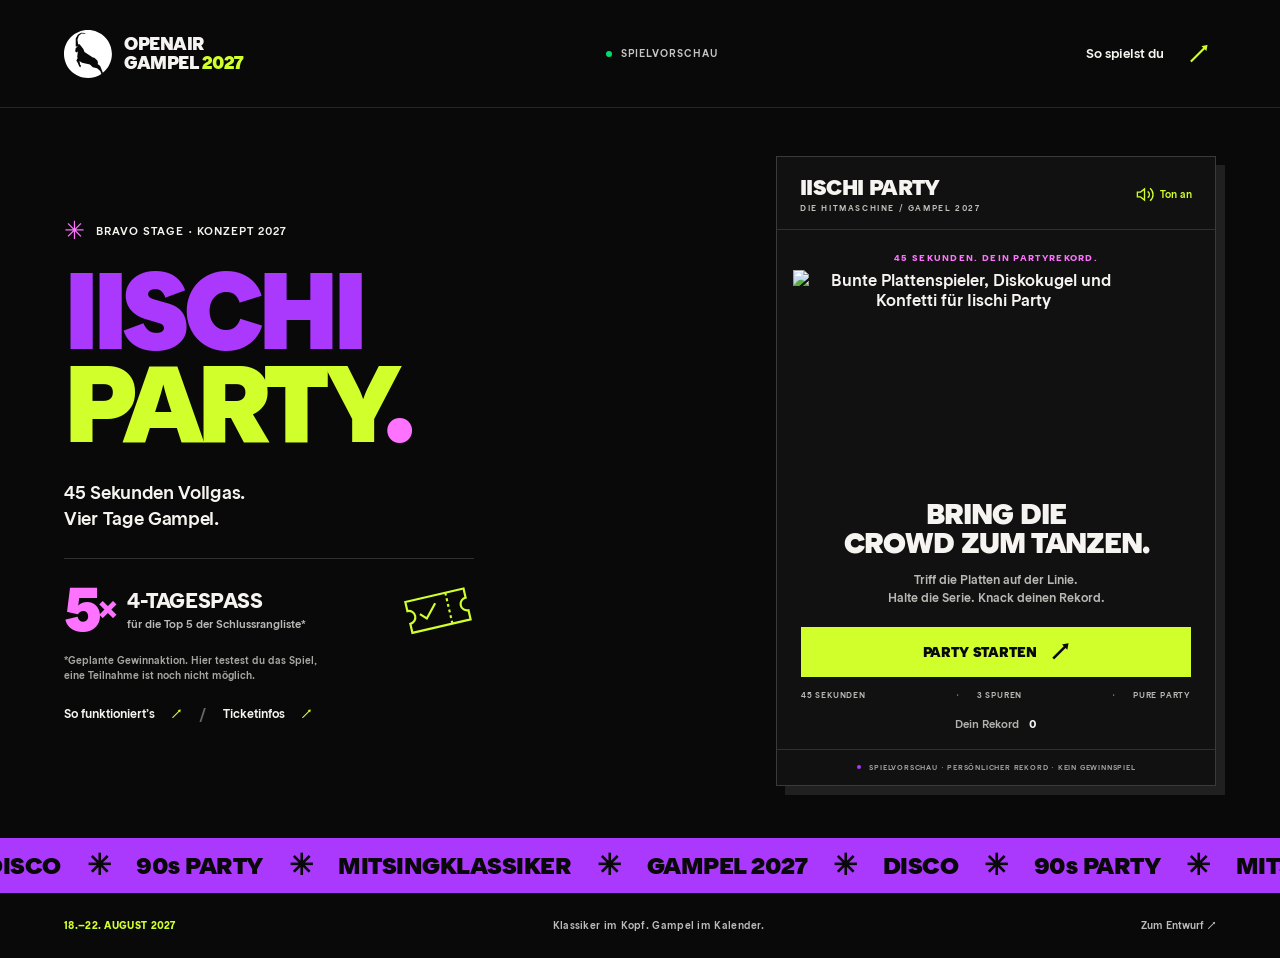
==== app/public/index.html @ f0f66c62 "Iischi Party – Openair Gampel: Originalexport unverändert übernommen Inhalt der ZIP-Datei 1:1 entpac" ====
<!doctype html>
<html lang="de-CH">
<head>
  <meta charset="utf-8">
  <meta name="viewport" content="width=device-width,initial-scale=1,viewport-fit=cover">
  <meta name="theme-color" content="#090909">
  <meta name="description" content="Die Iischi Party: 45 Sekunden Party im spielbaren Konzept für Openair Gampel 2027.">
  <title>Iischi Party — 45 Sekunden Vollgas. Vier Tage Gampel.</title>
  <meta property="og:title" content="Iischi Party 2027">
  <meta property="og:description" content="45 Sekunden. Drei Spuren. Dein Partyrekord. Ein spielbarer Konzeptentwurf.">
  <meta property="og:url" content="https://iischi-party.higgsfield.app">
  <link rel="icon" href="assets/gampel-logo.svg" type="image/svg+xml">
  <link rel="preload" href="assets/RTRondelle-Black.woff2" as="font" type="font/woff2" crossorigin>
  <meta property="og:type" content="website"><meta property="og:image" content="https://iischi-party.higgsfield.app/assets/iischi-party-og.png"><meta name="twitter:card" content="summary_large_image"><meta name="twitter:image" content="https://iischi-party.higgsfield.app/assets/iischi-party-og-wide.png"><link rel="canonical" href="https://iischi-party.higgsfield.app/"><link rel="apple-touch-icon" href="/assets/apple-touch-icon.png"><link rel="manifest" href="/site.webmanifest">
<link rel="stylesheet" href="style.css">
  <script type="module" src="client.js"></script>
  <script src="ui.js" defer></script>
</head>
<body>
  <header class="site-header">
    <a class="brand" href="./" aria-label="Iischi Party Startseite">
      <img src="assets/gampel-logo.svg" width="48" height="48" alt="Openair Gampel">
      <span>OPENAIR<br>GAMPEL <span class="year">2027</span></span>
    </a>
    <div class="header-note"><span class="status-dot"></span> SPIELVORSCHAU</div>
    <button class="header-link" data-open="rules-dialog">So spielst du <span aria-hidden="true">↗</span></button>
  </header>

  <main class="hero">
    <section class="hero-copy" aria-labelledby="hero-title">
      <div class="eyebrow"><span class="mini-star" aria-hidden="true">✳</span> BRAVO STAGE · KONZEPT 2027</div>
      <h1 id="hero-title">IISCHI<br><span class="lime-word">PARTY<span class="period">.</span></span></h1>
      <p class="hero-description">45 Sekunden Vollgas.<br>Vier Tage Gampel.</p>
      <div class="prize-line">
        <div class="prize-number">5<span>×</span></div>
        <div><strong>4-TAGESPASS</strong><span>für die Top 5 der Schlussrangliste*</span></div>
        <svg class="ticket-doodle" viewBox="0 0 100 70" aria-hidden="true"><path d="M8 15h83v13a9 9 0 0 0 0 18v13H8V46a9 9 0 0 0 0-18V15Z"/><path d="M65 15v44" stroke-dasharray="4 4"/><path d="m24 36 8 8 16-18"/></svg>
      </div>
      <p class="hero-fineprint">*Geplante Gewinnaktion. Hier testest du das Spiel,<br>eine Teilnahme ist noch nicht möglich.</p>
      <div class="hero-actions"><button class="text-button" data-open="rules-dialog">So funktioniert’s <span>↗</span></button><span class="separator">/</span><button class="text-button" data-open="ticket-dialog">Ticketinfos <span>↗</span></button></div>
    </section>

    <section class="game-console" aria-label="Iischi Party">
      <div class="console-top"><div class="game-wordmark">IISCHI PARTY<span>DIE HITMASCHINE / GAMPEL 2027</span></div><button id="sound-toggle" class="sound-button" type="button" aria-pressed="false" aria-label="Sound einschalten"><svg viewBox="0 0 24 24" fill="none" stroke="currentColor" stroke-width="1.7" aria-hidden="true"><path d="M3 9h4l5-4v14l-5-4H3Z"/><path d="M16 8c3 2 3 6 0 8M19 4c5 4 5 12 0 16"/></svg><span id="sound-label">Sound aus</span></button></div>

      <div id="start-screen" class="screen start-screen">
        <div class="start-tag">45 SEKUNDEN. DEIN PARTYREKORD.</div>
        <div class="record-art"><img src="/assets/hero.webp" width="600" height="400" alt="Bunte Plattenspieler, Diskokugel und Konfetti für Iischi Party" fetchpriority="high"></div>
        <h2>BRING DIE<br>CROWD ZUM TANZEN.</h2>
        <p class="start-description">Triff die Platten auf der Linie.<br>Halte die Serie. Knack deinen Rekord.</p>
        <button id="start-game" type="button" class="button button-lime">PARTY STARTEN <span aria-hidden="true">↗</span></button>
        <div class="start-meta"><span>45 SEKUNDEN</span><span>3 SPUREN</span><span>PURE PARTY</span></div>
        <p class="personal-best">Dein Rekord <strong id="start-best">0</strong></p>
      </div>

      <div id="play-screen" class="screen play-screen" hidden>
        <div class="scorebar"><div><span>PUNKTE</span><strong id="score">0</strong></div><div class="combo-value"><span>SERIE</span><strong id="combo">0</strong></div><div class="time-value"><span>SEKUNDEN</span><strong id="time-left">45</strong></div></div>
        <div class="time-track"><div id="progress-fill"></div></div>
        <div class="phase-row"><span><i class="live-dot"></i><strong id="phase-name">DISCO</strong></span><button id="pause-game" type="button" class="pause-button" aria-label="Spiel pausieren">Ⅱ</button></div>
        <div id="arena" class="arena"><canvas id="game-canvas" aria-label="Drei Spuren mit fallenden Platten. Tippe auf die passende Taste, wenn eine Platte die Linie erreicht."></canvas><div id="feedback" class="feedback" aria-live="off"></div><div id="countdown-overlay" class="arena-overlay" hidden><span>READY?</span><strong id="countdown-number">3</strong></div><div id="pause-overlay" class="arena-overlay" hidden><strong>PAUSE.</strong><p>Die Party wartet auf dich.</p><span>Oben auf Weiter tippen.</span></div></div>
        <div class="pads" aria-label="Spielsteuerung"><button type="button" data-lane="0" aria-label="Linke Spur, Taste A"><span class="pad-dot"></span><span>A <i>LINKS</i></span></button><button type="button" data-lane="1" aria-label="Mittlere Spur, Taste S"><span class="pad-dot"></span><span>S <i>MITTE</i></span></button><button type="button" data-lane="2" aria-label="Rechte Spur, Taste D"><span class="pad-dot"></span><span>D <i>RECHTS</i></span></button></div>
        <div class="party-level"><span>CROWD-ENERGIE</span><div><div id="party-meter"></div></div></div>
        <div class="play-footer"><span>Auf der Linie? Jetzt tippen.</span><button id="exit-game" type="button">Beenden ↗</button></div>
      </div>

      <div id="result-screen" class="screen result-screen" hidden>
        <div class="result-icon" aria-hidden="true">✳</div>
        <div class="start-tag">DAS WAR DEINE PARTY.</div>
        <h2 id="final-message">SAUBER<br>ABGELIEFERT.</h2>
        <div class="final-score"><strong id="final-score">0</strong><span>PUNKTE</span></div>
        <div class="result-details"><div><span>TREFFER</span><strong id="final-accuracy">0%</strong></div><div><span>BESTE SERIE</span><strong id="final-combo">0</strong></div><div><span>DEIN REKORD</span><strong id="best-score">0</strong></div></div>
        <p id="result-status" class="result-status" role="status">Dein Ergebnis bleibt auf diesem Gerät.</p>
        <button id="play-again" type="button" class="button button-lime">NOCH EINE RUNDE <span aria-hidden="true">↻</span></button>
        <div class="result-actions"><button id="share-score" type="button" class="button button-outline">SCORE KOPIEREN ↗</button><button type="button" class="button button-purple" data-open="ticket-dialog">TICKETINFOS ↗</button></div>
        <p id="share-status" class="share-status" aria-live="polite"></p>
        <p class="result-prize">Die echte Party dauert vier Tage.<br><strong>Wir sehen uns in Gampel.</strong></p>
      </div>
      <div class="console-bottom"><span class="demo-dot"></span> SPIELVORSCHAU · PERSÖNLICHER REKORD · KEIN GEWINNSPIEL</div>
    </section>
  </main>

  <div class="party-strip" aria-hidden="true"><div>DISCO <span>✳</span> 90s PARTY <span>✳</span> MITSINGKLASSIKER <span>✳</span> GAMPEL 2027 <span>✳</span> DISCO <span>✳</span> 90s PARTY <span>✳</span> MITSINGKLASSIKER</div></div>
  <footer class="site-footer"><span>18.–22. AUGUST 2027</span><span>Klassiker im Kopf. Gampel im Kalender.</span><button class="text-button" data-open="about-dialog">Zum Entwurf ↗</button></footer>

  <dialog id="rules-dialog" aria-labelledby="rules-title"><div class="dialog-top"><span>SO LÄUFT DIE PARTY</span><button class="close-dialog" aria-label="Schliessen">×</button></div><h2 id="rules-title">45 SEKUNDEN.<br>ALLES GEBEN.</h2><ol class="steps"><li><strong>Platten im Blick.</strong><p>Jede Platte läuft auf eine der drei Trefferzonen zu.</p></li><li><strong>Auf der Linie tippen.</strong><p>Nutze die passende Taste unter der Spur. Am Computer gehen auch A, S und D.</p></li><li><strong>Serie halten.</strong><p>Präzise Treffer geben mehr Punkte. Eine Serie erhöht deinen Multiplikator. Danebentippen kostet Punkte.</p></li></ol><div class="note-panel"><strong>Für die geplante Aktion</strong><p>Die fünf Besten der geprüften Schlussrangliste erhalten je einen Vier-Tagespass für Gampel 2027. Pro Person zählt der beste gültige Versuch. Laufzeit und Teilnahmebedingungen werden vor dem Kampagnenstart festgelegt.</p></div><label class="motion-setting"><input id="reduce-motion" type="checkbox"> Weniger Animation</label><p class="dialog-footnote">Hier läuft eine Spielvorschau mit lokalem Rekord. Du kannst weder teilnehmen noch bereits ein Ticket gewinnen. Spielen funktioniert auch ohne Sound.</p><button class="button button-lime close-dialog">VERSTANDEN ↗</button></dialog>

  

  <dialog id="ticket-dialog" aria-labelledby="ticket-title"><div class="dialog-top"><span>DEIN SOMMER 2027</span><button class="close-dialog" aria-label="Schliessen">×</button></div><div class="ticket-stamp">4<br><span>TAGE</span></div><h2 id="ticket-title">DIE ECHTE PARTY<br>DAUERT LÄNGER.</h2><p class="dialog-lead">Vier Tage Gampel. Deine Leute.<br>Und die Songs, die alle mitsingen.</p><div class="note-panel"><strong>Ticketbereich im Entwurf</strong><p>In der Kampagne führt dieser Button direkt zum offiziellen Vorverkauf. Der Ticketshop für die Aktion ist hier noch nicht angeschlossen.</p></div><a class="button button-lime" href="https://www.openairgampel.ch/de/home" target="_blank" rel="noopener noreferrer">ZUR GAMPEL-WEBSITE <span>↗</span></a><p class="dialog-footnote">Die Gewinnaktion ist noch nicht gestartet. Festivaldatum laut offizieller Website: 18.–22. August 2027.</p></dialog>

  <dialog id="about-dialog" aria-labelledby="about-title"><div class="dialog-top"><span>KONZEPTSTAND / 28.10.2026</span><button class="close-dialog" aria-label="Schliessen">×</button></div><h2 id="about-title">VORFREUDE<br>ZUM SPIELEN.</h2><p>Spielvorschau für eine Ticketkampagne im November oder Dezember 2026 für das Openair Gampel 2027. «Bravo Stage» ist hier der Arbeitstitel.</p><p>Die Gestaltung übernimmt Farben, RT Rondelle und das Signet der aktuellen <a href="https://www.openairgampel.ch/de/home" target="_blank" rel="noopener noreferrer">Gampel-Website</a>. Das ist ein Gestaltungsentwurf auf dieser Basis, noch kein freigegebenes Stage-Design.</p><p>Das Spiel nutzt einen eigens erzeugten Beat und einen eigenen Partytrack. Die ausgewählten Originalklassiker kommen später mit den freigegebenen Clips dazu. Der Rekord wird nur auf deinem Gerät gespeichert.</p><div class="note-panel"><strong>Für den Kampagnenstart</strong><p>Offizielle Rangliste mit verifizierten Teilnahmen und geprüften Scores, freigegebene Musik, definitive Teilnahmebedingungen und der direkte Ticketshop-Link.</p></div><button class="button button-lime close-dialog">ZURÜCK ZUR PARTY ↗</button></dialog>
</body>
</html>
---- app/public/style.css ----
@font-face{font-family:'RT Rondelle';src:url('assets/RTRondelle-Black.woff2') format('woff2');font-style:normal;font-weight:900;font-display:swap}
@font-face{font-family:'RT Rondelle';src:url('assets/RTRondelle-Bold.woff2') format('woff2');font-style:normal;font-weight:700;font-display:swap}
@font-face{font-family:'RT Rondelle';src:url('assets/RTRondelle-Medium.woff2') format('woff2');font-style:normal;font-weight:500;font-display:swap}
:root{--black:#090909;--purple:#aa38fd;--lime:#d1ff2b;--pink:#fd73ff;--green:#00dc6e;--white:#f6f4f0;--muted:#b8b8b5;--line:#303030;color-scheme:dark;font-family:'RT Rondelle',Arial,sans-serif;font-weight:500;background:var(--black);color:var(--white)}
*{box-sizing:border-box}html{scroll-behavior:smooth}body{margin:0}button,a{-webkit-tap-highlight-color:transparent}button,input{font:inherit}button{cursor:pointer;color:inherit}button:disabled{cursor:default}a{color:inherit}button{border:0}button:focus-visible,a:focus-visible{outline:3px solid var(--pink);outline-offset:5px}button:active{transform:translateY(1px)}[hidden]{display:none!important}h1,h2,h3,p{margin:0}svg{display:block}button svg{pointer-events:none}button span{pointer-events:none}.site-header{height:108px;padding:28px clamp(24px,5vw,80px);display:flex;align-items:center;justify-content:space-between;border-bottom:1px solid #252525;gap:20px}.brand{display:flex;gap:12px;align-items:center;text-decoration:none;font-weight:900;font-size:18px;line-height:1.02;letter-spacing:-.5px}.brand img{width:48px;height:48px}.brand .year{color:var(--lime)}.header-note{display:flex;gap:9px;align-items:center;font-size:10px;letter-spacing:1.1px;color:#c5c5c3}.status-dot{height:6px;width:6px;border-radius:50%;background:var(--green)}.header-link{background:none;font-size:13px;display:flex;gap:24px;align-items:center}.header-link span{font-size:24px;color:var(--lime)}.hero{max-width:1340px;margin:auto;padding:48px clamp(24px,5vw,80px) 52px;display:grid;grid-template-columns:1fr 440px;gap:clamp(36px,6vw,100px);align-items:center}.eyebrow{font-size:11px;letter-spacing:1px;display:flex;align-items:center;gap:10px;margin-bottom:22px}.mini-star{font-size:25px;color:var(--pink);line-height:1}h1{font-size:clamp(68px,7.4vw,108px);font-weight:900;line-height:.85;letter-spacing:-6px;color:var(--purple)}.lime-word{color:var(--lime)}.period{color:var(--pink)}.hero-description{font-size:18px;line-height:1.45;margin:26px 0 25px;letter-spacing:-.3px}.prize-line{display:flex;gap:13px;align-items:center;border-top:1px solid var(--line);padding-top:20px;max-width:410px}.prize-number{font-weight:900;color:var(--pink);font-size:61px;letter-spacing:-4px;line-height:1}.prize-number>span{font-size:36px;vertical-align:top;line-height:1.6}.prize-line strong{display:block;font-size:21px;letter-spacing:-.4px}.prize-line div>span:not(.prize-number>span){display:block;font-size:11px;color:var(--muted);margin-top:3px}.ticket-doodle{width:72px;stroke:var(--lime);stroke-width:3;fill:none;transform:rotate(-13deg);margin-left:auto}.hero-fineprint{font-size:10px;color:#a7a7a2;line-height:1.5;margin-top:13px}.hero-actions{display:flex;align-items:center;gap:17px;margin-top:21px}.text-button{padding:0;background:none;text-decoration:none;font-size:12px}.text-button span{margin-left:13px;color:var(--lime)}.separator{color:#666}.game-console{background:#111;border:1px solid #3a3a3a;position:relative;width:100%;box-shadow:9px 9px 0 #202020;scroll-margin-top:20px}.console-top{display:flex;align-items:center;justify-content:space-between;padding:20px 23px 17px;border-bottom:1px solid var(--line)}.game-wordmark{font-weight:900;font-size:22px;letter-spacing:-.6px;line-height:.95}.game-wordmark>span{display:block;font-weight:500;font-size:8px;letter-spacing:1.6px;color:#c0c0bb;margin-top:7px}.sound-button{background:none;display:flex;align-items:center;gap:6px;font-size:10px;padding:8px 0 8px 8px;color:#c8c8c4}.sound-button svg{width:19px;height:19px}.sound-button[aria-pressed="true"]{color:var(--lime)}.screen{padding:22px 24px 18px}.start-screen{text-align:center}.start-tag{font-size:9px;letter-spacing:1.3px;color:var(--pink);font-weight:700}.record-art{max-width:340px;margin:-2px auto 0}.record-svg{width:100%;height:240px}.start-screen h2,.result-screen h2{font-size:29px;line-height:.99;font-weight:900;letter-spacing:-1px}.start-description{font-size:12px;line-height:1.5;color:var(--muted);margin:13px 0 20px}.button{width:100%;display:flex;align-items:center;justify-content:center;gap:14px;padding:17px 18px;font-weight:900;font-size:14px;letter-spacing:-.15px;text-decoration:none;line-height:1.15;min-height:50px;transition:background .15s,transform .15s}.button>span{font-size:22px;line-height:.5}.button-lime{background:var(--lime);color:var(--black)}.button-lime:hover{background:#e2ff70}.button-purple{background:var(--purple);color:var(--black)}.button-purple:hover{background:#bd66ff}.button-outline{border:1px solid #4b4b4b;background:transparent;color:var(--white)}.button-outline:hover{border-color:var(--white)}.start-meta{display:flex;justify-content:space-between;font-size:8px;letter-spacing:.8px;color:var(--muted);margin:13px 0 17px}.start-meta span+span:before{content:'·';margin-right:17px;color:#777}.personal-best{font-size:11px;color:#b1b1ad;display:flex;justify-content:center;gap:10px}.personal-best strong{font-weight:700;color:var(--white)}.console-bottom{border-top:1px solid var(--line);text-align:center;color:#a6a6a2;font-size:7px;letter-spacing:.8px;padding:13px 9px}.demo-dot{display:inline-block;width:4px;height:4px;background:var(--purple);border-radius:50%;margin:0 6px 1px 0}.party-strip{overflow:hidden;background:var(--purple);color:var(--black);padding:12px 0;font-size:24px;font-weight:900;letter-spacing:-.5px;white-space:nowrap}.party-strip>div{display:flex;gap:26px;width:max-content;align-items:center;transform:translateX(-15px)}.party-strip span{font-size:29px;line-height:1}.site-footer{padding:26px clamp(24px,5vw,80px);display:flex;align-items:center;justify-content:space-between;gap:20px;font-size:10px;color:#bbb;letter-spacing:.3px}.site-footer>span:first-child{color:var(--lime);font-weight:700}.site-footer .text-button{font-size:10px}.play-screen{padding:18px 20px 14px}.scorebar{display:grid;grid-template-columns:1fr .75fr .75fr;align-items:end;gap:12px}.scorebar>div{display:flex;flex-direction:column;gap:3px}.scorebar>div>span{font-size:8px;letter-spacing:1px;color:var(--muted)}.scorebar strong{font-weight:900;font-size:29px;line-height:1.1;letter-spacing:-1px}.scorebar>div:first-child strong{color:var(--lime)}.combo-value{text-align:center}.time-value{text-align:right}.time-track{height:3px;background:#303030;margin:15px 0 8px}.time-track>div{height:100%;background:var(--lime);width:100%;transition:width .1s linear}.phase-row{display:flex;justify-content:space-between;align-items:center;padding:2px 0 8px}.phase-row>span{display:flex;gap:7px;align-items:center;font-size:9px;letter-spacing:.9px}.live-dot{width:5px;height:5px;background:var(--pink);border-radius:50%}.pause-button{background:#242424;color:#eee;min-width:42px;min-height:32px;padding:5px 9px;font-size:13px}.arena{height:300px;position:relative;background:#090909;border:1px solid #303030;border-bottom:0;overflow:hidden}.arena canvas{display:block;width:100%;height:100%;touch-action:none}.feedback{position:absolute;top:38%;left:0;right:0;text-align:center;font-weight:900;font-size:25px;line-height:1;color:var(--lime);pointer-events:none;text-shadow:0 2px 12px #000;letter-spacing:-1px;z-index:2}.arena-overlay{position:absolute;inset:0;display:flex;align-items:center;justify-content:center;flex-direction:column;background:#090909e8;z-index:4;gap:10px}.arena-overlay>span{color:var(--muted);font-size:10px;letter-spacing:1px}.arena-overlay>strong{font-size:70px;font-weight:900;line-height:1;color:var(--lime);letter-spacing:-2px}#pause-overlay>strong{font-size:46px}#pause-overlay>p{font-size:13px;color:var(--white)}.pads{display:grid;grid-template-columns:repeat(3,1fr);gap:7px;padding-top:8px}.pads button{background:#171717;border:1px solid #424242;border-bottom:4px solid #d1ff2b;min-height:62px;display:flex;align-items:center;justify-content:center;gap:11px;touch-action:manipulation;user-select:none;-webkit-user-select:none;padding:10px 5px}.pads button:nth-child(2){border-bottom-color:var(--pink)}.pads button:nth-child(3){border-bottom-color:var(--purple)}.pads button:active,.pads button.pressed{background:#353525;transform:translateY(2px)}.pad-dot{width:21px;height:21px;display:block;background:var(--lime);border-radius:50%;border:5px solid #090909;outline:1px solid var(--lime)}.pads button:nth-child(2) .pad-dot{background:var(--pink);outline-color:var(--pink)}.pads button:nth-child(3) .pad-dot{background:var(--purple);outline-color:var(--purple)}.pads button>span:last-child{font-weight:900;font-size:18px;line-height:1;text-align:left}.pads i{display:block;font-style:normal;font-size:7px;font-weight:500;letter-spacing:.7px;margin-top:4px;color:#aaa}.party-level{display:flex;gap:10px;align-items:center;margin-top:14px;font-size:7px;letter-spacing:.5px;color:#b5b5b0}.party-level>div{height:3px;background:#303030;flex:1}.party-level>div>div{height:100%;width:0;background:var(--pink);transition:width .2s}.play-footer{display:flex;align-items:center;justify-content:space-between;font-size:9px;color:#999;margin-top:13px}.play-footer button{background:none;color:#b8b8b2;font-size:9px;padding:7px 0 7px 10px}.result-screen{text-align:center;padding-top:20px}.result-icon{font-size:52px;color:var(--pink);line-height:1;margin-bottom:14px}.result-screen h2{font-size:27px;margin-top:12px}.final-score{display:flex;align-items:baseline;justify-content:center;gap:11px;margin:20px 0}.final-score>strong{color:var(--lime);font-size:60px;line-height:1;font-weight:900;letter-spacing:-3px}.final-score>span{font-size:8px;letter-spacing:1px}.result-details{display:grid;grid-template-columns:repeat(3,1fr);border:1px solid var(--line);padding:14px 0;margin-top:10px}.result-details>div+div{border-left:1px solid var(--line)}.result-details span{display:block;font-size:7px;letter-spacing:.7px;color:var(--muted)}.result-details strong{font-size:19px;display:block;margin-top:5px}.result-status{font-size:10px;color:var(--muted);line-height:1.4;margin:15px 0 20px}.result-actions{display:grid;grid-template-columns:1fr 1fr;gap:8px;margin-top:9px}.result-actions .button{font-size:9px;padding:12px 5px;min-height:42px}.share-status{font-size:10px;color:var(--lime);line-height:1.4;margin-top:10px;overflow-wrap:anywhere}.result-prize{color:var(--muted);font-size:11px;line-height:1.55;margin:17px 0 5px}.result-prize strong{color:var(--white)}dialog{background:var(--black);color:var(--white);border:1px solid #515151;padding:27px;width:min(520px,calc(100% - 28px));max-height:calc(100dvh - 36px);overflow:auto;box-shadow:10px 10px 0 #aa38fd45}dialog::backdrop{background:#000b;backdrop-filter:blur(7px)}.dialog-top{display:flex;justify-content:space-between;align-items:center;color:var(--muted);font-size:9px;letter-spacing:1px;margin-bottom:28px;gap:10px}.close-dialog:not(.button){background:none;color:var(--lime);font-size:30px;line-height:1;min-height:32px;min-width:32px;padding:0}.dialog-top+.ticket-stamp{float:right}dialog h2{font-size:36px;line-height:.97;font-weight:900;letter-spacing:-1.2px;margin:0 0 22px;color:var(--purple)}dialog p{font-size:13px;line-height:1.6;color:#c8c8c3;margin:14px 0}dialog .button{margin-top:22px}dialog a:not(.button){color:var(--lime)}.steps{padding:0;list-style:none;counter-reset:steps;margin:0}.steps li{padding:10px 0 12px 39px;position:relative}.steps li:before{counter-increment:steps;content:counter(steps);position:absolute;left:0;top:10px;border:1px solid var(--lime);color:var(--lime);border-radius:50%;width:25px;height:25px;font-size:12px;font-weight:900;text-align:center;line-height:24px}.steps strong{font-size:14px}.steps p{margin:5px 0 0;font-size:12px}.note-panel{border:1px solid #343434;padding:16px;margin-top:21px}.note-panel strong{color:var(--pink);font-size:13px}.note-panel p{font-size:12px;margin:7px 0 0}.dialog-footnote{font-size:10px!important;color:#aaa!important;line-height:1.5!important}dialog .dialog-lead{font-size:18px;line-height:1.4}.ticket-stamp{font-size:50px;font-weight:900;background:var(--pink);color:var(--black);width:76px;height:84px;text-align:center;line-height:.8;padding-top:11px;transform:rotate(8deg);margin:-4px 0 20px 20px}.ticket-stamp span{display:block;font-size:15px;margin-top:7px;letter-spacing:1px}.wide-dialog{width:min(1000px,calc(100% - 28px))}.idea-list{display:grid;grid-template-columns:repeat(3,1fr);gap:13px}.idea-card{padding:19px;background:#131313;border:1px solid #393939}.idea-card.selected{border-color:var(--lime)}.idea-meta{display:flex;flex-wrap:wrap;gap:8px;justify-content:space-between;font-size:8px;color:var(--muted);letter-spacing:.4px;min-height:34px}.recommendation{color:var(--lime)}.idea-card h3{font-size:25px;font-weight:900;letter-spacing:-.8px;line-height:1.05;color:var(--pink);margin-top:14px;min-height:53px}.idea-card.selected h3{color:var(--lime)}.idea-card p{font-size:12px;line-height:1.6}.idea-card .idea-why{color:#aaa;font-size:11px}.idea-label{font-size:9px;color:var(--purple);font-weight:700;display:block;border-top:1px solid #333;padding-top:13px;margin-top:18px}.selected .idea-label{color:var(--lime)}
@media(min-width:1440px){.hero{padding-top:58px;padding-bottom:58px}.hero-copy h1{font-size:116px}}
@media(max-width:1050px){.hero{grid-template-columns:1fr 400px;gap:30px;padding-left:32px;padding-right:32px}.site-header{padding-left:32px;padding-right:32px}h1{font-size:84px;letter-spacing:-5px}.eyebrow{font-size:9px}.hero-description{font-size:16px}.prize-line strong{font-size:18px}.ticket-doodle{display:none}.prize-line div>span:not(.prize-number>span){font-size:9px}.game-console{box-shadow:6px 6px 0 #222}.record-svg{height:230px}}
@media(max-width:760px){.site-header{height:77px;padding:16px 20px}.brand{font-size:14px;gap:9px}.brand img{width:36px;height:36px}.header-link{font-size:10px;gap:12px}.header-link span{font-size:20px}.header-note{display:none}.hero{display:flex;flex-direction:column;gap:24px;padding:27px 20px 32px;max-width:480px}.hero-copy{width:100%;position:relative}.eyebrow{font-size:8px;letter-spacing:.75px;margin-bottom:12px;gap:7px}.mini-star{font-size:18px}h1{font-size:47px;letter-spacing:-2.5px;line-height:.9;max-width:200px}h1 br:nth-of-type(2){display:none}h1 .lime-word{display:inline;margin-left:10px}h1 br:first-of-type{display:none}h1{max-width:none}h1 .lime-word{display:block;margin-left:0}.hero-description{font-size:11px;line-height:1.5;margin:12px 0 0;position:absolute;right:0;bottom:4px;max-width:158px}.prize-line{position:absolute;top:33px;right:0;padding:0;border:0;max-width:160px;gap:8px}.prize-number{font-size:38px;letter-spacing:-2px}.prize-number>span{font-size:23px}.prize-line strong{font-size:12px;letter-spacing:0}.prize-line div>span:not(.prize-number>span){font-size:7px;max-width:102px;line-height:1.3}.hero-fineprint,.hero-actions{display:none}.game-console{max-width:440px;box-shadow:5px 5px 0 #252525}.console-top{padding:16px 18px 14px}.game-wordmark{font-size:21px}.game-wordmark>span{font-size:7px}.sound-button{font-size:9px}.screen{padding:17px 20px 16px}.start-tag{font-size:8px;letter-spacing:1px}.record-svg{height:200px}.start-screen h2{font-size:26px}.start-description{font-size:11px;margin:10px 0 16px}.button{padding:16px;font-size:13px}.start-meta{font-size:7px;letter-spacing:.5px;margin:11px 0 15px}.start-meta span+span:before{margin-right:12px}.personal-best{font-size:10px}.console-bottom{font-size:6px;letter-spacing:.6px;padding:11px 7px}.party-strip{font-size:21px;padding:10px 0}.site-footer{padding:22px 20px;flex-wrap:wrap;gap:15px;font-size:9px}.site-footer>span:nth-child(2){display:none}.site-footer .text-button{font-size:9px}.play-screen{padding:15px 16px 13px}.arena{height:clamp(245px,39dvh,360px)}.feedback{font-size:25px}.pads button{min-height:61px}.result-screen h2{font-size:27px}.result-icon{font-size:40px;margin-bottom:10px}.result-screen{padding-top:20px}.final-score>strong{font-size:56px}.result-details strong{font-size:18px}body:has(#play-screen:not([hidden])) .hero-copy,body:has(#play-screen:not([hidden])) .party-strip,body:has(#play-screen:not([hidden])) .site-footer{display:none}body:has(#play-screen:not([hidden])) .hero{padding-top:16px;gap:0}body:has(#play-screen:not([hidden])) .site-header{height:64px}.idea-list{grid-template-columns:1fr}.idea-meta{min-height:0}.idea-card h3{min-height:0;margin-top:14px}.idea-card{padding:19px}.idea-card p{font-size:12px}.dialog-top{margin-bottom:22px}dialog{padding:23px}dialog h2{font-size:32px}.wide-dialog h2{font-size:34px}}
@media(max-width:360px){.hero{padding-left:14px;padding-right:14px}h1{font-size:41px}.hero-description{font-size:10px;max-width:145px}.prize-line{max-width:145px}.prize-number{font-size:34px}.prize-line strong{font-size:11px}.screen{padding-left:17px;padding-right:17px}.game-wordmark{font-size:18px}.start-meta{font-size:6px}.record-svg{height:183px}.result-actions .button{font-size:8px}.arena{height:245px}}
@media(prefers-reduced-motion:reduce){html{scroll-behavior:auto}*,*::before,*::after{transition:none!important;animation:none!important}}

/* Title selected by the user: Iischi Party. */
.pads button.is-hit{background:#34342a;transform:translateY(2px)}
@media(min-width:761px){h1{font-size:clamp(82px,8.5vw,124px);line-height:.85}.hero-description{margin-top:30px}}
@media(max-width:760px){h1{font-size:49px;line-height:.88;letter-spacing:-2.5px}h1 br:first-of-type{display:initial}.hero-description{font-size:11px;right:0;bottom:0}.prize-line{top:32px;max-width:158px}.hero-copy{min-height:111px}}
@media(max-width:360px){h1{font-size:44px}.hero-description{font-size:10px}.prize-line{max-width:145px}}

.record-art{margin:6px -8px 10px;overflow:hidden}.record-art img{display:block;width:100%;height:220px;object-fit:cover;object-position:60% 50%;border:0}
.arena{background:#090909 url('/assets/stage.webp') center/cover}.arena canvas{background:transparent}
.motion-setting{display:flex;gap:10px;align-items:center;margin-top:20px;font-size:13px}.motion-setting input{width:19px;height:19px;accent-color:var(--lime)}
.feedback{font-size:20px;top:32%;line-height:1.1}
@media(max-width:760px){.record-art img{height:200px}.screen{padding-bottom:max(16px,env(safe-area-inset-bottom))}.pads button{min-height:66px}.hero{padding-bottom:max(32px,env(safe-area-inset-bottom))}.game-console{scroll-margin-top:8px}.console-bottom{font-size:7px}.start-meta{font-size:8px}.game-wordmark>span{font-size:8px}.dialog-footnote{font-size:11px!important}.hero-fineprint{font-size:11px}.site-footer{font-size:10px}.hero-description{font-size:12px}.prize-line div>span:not(.prize-number>span){font-size:8px}.feedback{font-size:19px}}
@media(max-width:360px){.record-art img{height:175px}.start-screen h2{font-size:23px}.hero-description{font-size:10px}.console-bottom{font-size:6px}}
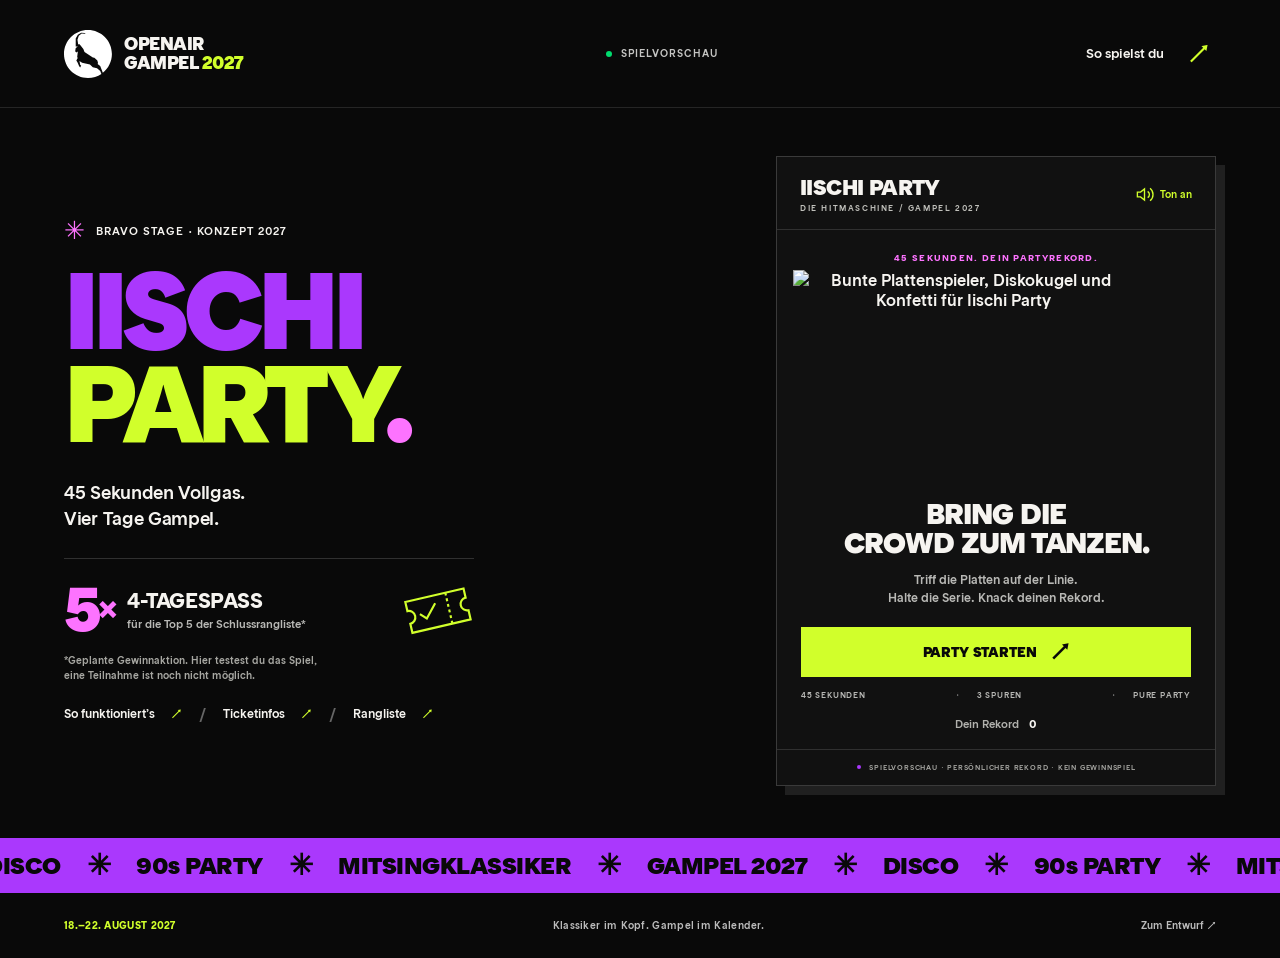
==== commit 3afcac06: "Rangliste mit Name und E-Mail nach Spielende (Supabase) Gleich aufgebaut wie die Rangliste vom Schny" ====
--- a/app/public/index.html
+++ b/app/public/index.html
@@ -37,7 +37,7 @@
         <svg class="ticket-doodle" viewBox="0 0 100 70" aria-hidden="true"><path d="M8 15h83v13a9 9 0 0 0 0 18v13H8V46a9 9 0 0 0 0-18V15Z"/><path d="M65 15v44" stroke-dasharray="4 4"/><path d="m24 36 8 8 16-18"/></svg>
       </div>
       <p class="hero-fineprint">*Geplante Gewinnaktion. Hier testest du das Spiel,<br>eine Teilnahme ist noch nicht möglich.</p>
-      <div class="hero-actions"><button class="text-button" data-open="rules-dialog">So funktioniert’s <span>↗</span></button><span class="separator">/</span><button class="text-button" data-open="ticket-dialog">Ticketinfos <span>↗</span></button></div>
+      <div class="hero-actions"><button class="text-button" data-open="rules-dialog">So funktioniert’s <span>↗</span></button><span class="separator">/</span><button class="text-button" data-open="ticket-dialog">Ticketinfos <span>↗</span></button><span class="separator">/</span><button class="text-button" type="button" data-board>Rangliste <span>↗</span></button></div>
     </section>
 
     <section class="game-console" aria-label="Iischi Party">
@@ -69,8 +69,9 @@
         <h2 id="final-message">SAUBER<br>ABGELIEFERT.</h2>
         <div class="final-score"><strong id="final-score">0</strong><span>PUNKTE</span></div>
         <div class="result-details"><div><span>TREFFER</span><strong id="final-accuracy">0%</strong></div><div><span>BESTE SERIE</span><strong id="final-combo">0</strong></div><div><span>DEIN REKORD</span><strong id="best-score">0</strong></div></div>
-        <p id="result-status" class="result-status" role="status">Dein Ergebnis bleibt auf diesem Gerät.</p>
-        <button id="play-again" type="button" class="button button-lime">NOCH EINE RUNDE <span aria-hidden="true">↻</span></button>
+        <p id="result-status" class="result-status" role="status">Trag dich in die Rangliste ein und sieh, wo du stehst.</p>
+        <button id="to-board" type="button" class="button button-lime">ZUR RANGLISTE <span aria-hidden="true">↗</span></button>
+        <button id="play-again" type="button" class="button button-outline board-again-button">NOCH EINE RUNDE <span aria-hidden="true">↻</span></button>
         <div class="result-actions"><button id="share-score" type="button" class="button button-outline">SCORE KOPIEREN ↗</button><button type="button" class="button button-purple" data-open="ticket-dialog">TICKETINFOS ↗</button></div>
         <p id="share-status" class="share-status" aria-live="polite"></p>
         <p class="result-prize">Die echte Party dauert vier Tage.<br><strong>Wir sehen uns in Gampel.</strong></p>
@@ -89,5 +90,6 @@
   <dialog id="ticket-dialog" aria-labelledby="ticket-title"><div class="dialog-top"><span>DEIN SOMMER 2027</span><button class="close-dialog" aria-label="Schliessen">×</button></div><div class="ticket-stamp">4<br><span>TAGE</span></div><h2 id="ticket-title">DIE ECHTE PARTY<br>DAUERT LÄNGER.</h2><p class="dialog-lead">Vier Tage Gampel. Deine Leute.<br>Und die Songs, die alle mitsingen.</p><div class="note-panel"><strong>Ticketbereich im Entwurf</strong><p>In der Kampagne führt dieser Button direkt zum offiziellen Vorverkauf. Der Ticketshop für die Aktion ist hier noch nicht angeschlossen.</p></div><a class="button button-lime" href="https://www.openairgampel.ch/de/home" target="_blank" rel="noopener noreferrer">ZUR GAMPEL-WEBSITE <span>↗</span></a><p class="dialog-footnote">Die Gewinnaktion ist noch nicht gestartet. Festivaldatum laut offizieller Website: 18.–22. August 2027.</p></dialog>
 
   <dialog id="about-dialog" aria-labelledby="about-title"><div class="dialog-top"><span>KONZEPTSTAND / 28.10.2026</span><button class="close-dialog" aria-label="Schliessen">×</button></div><h2 id="about-title">VORFREUDE<br>ZUM SPIELEN.</h2><p>Spielvorschau für eine Ticketkampagne im November oder Dezember 2026 für das Openair Gampel 2027. «Bravo Stage» ist hier der Arbeitstitel.</p><p>Die Gestaltung übernimmt Farben, RT Rondelle und das Signet der aktuellen <a href="https://www.openairgampel.ch/de/home" target="_blank" rel="noopener noreferrer">Gampel-Website</a>. Das ist ein Gestaltungsentwurf auf dieser Basis, noch kein freigegebenes Stage-Design.</p><p>Das Spiel nutzt einen eigens erzeugten Beat und einen eigenen Partytrack. Die ausgewählten Originalklassiker kommen später mit den freigegebenen Clips dazu. Der Rekord wird nur auf deinem Gerät gespeichert.</p><div class="note-panel"><strong>Für den Kampagnenstart</strong><p>Offizielle Rangliste mit verifizierten Teilnahmen und geprüften Scores, freigegebene Musik, definitive Teilnahmebedingungen und der direkte Ticketshop-Link.</p></div><button class="button button-lime close-dialog">ZURÜCK ZUR PARTY ↗</button></dialog>
+  <dialog id="board-dialog" class="board-dialog" aria-labelledby="board-title"><div class="dialog-top"><span>IISCHI PARTY · GAMPEL 2027</span><button class="close-dialog" aria-label="Schliessen">×</button></div><h2 id="board-title">RANG&shy;LISTE.</h2><div id="board-score-box" class="board-score"><span>DEINE PUNKTE</span><strong id="board-score">0</strong></div><div id="board-entry"><p>Trag dich ein und sieh, wo du stehst.</p><form id="board-form" class="board-form"><label for="board-name">Name</label><input id="board-name" name="name" type="text" autocomplete="nickname" maxlength="24" required><label for="board-email">E-Mail-Adresse</label><input id="board-email" name="email" type="email" autocomplete="email" maxlength="254" required><small>Deine E-Mail-Adresse wird nie angezeigt.</small><label class="board-consent"><input id="board-consent" type="checkbox" required><span>Ich bin einverstanden, dass Schnyder Werbung AG meinen Namen, meine E-Mail-Adresse und meine Punkte für die Rangliste speichert. <a href="https://schnyder-werbung.ch/datenschutz" target="_blank" rel="noopener noreferrer">Datenschutz</a></span></label><button id="board-submit" class="button button-lime" type="submit">EINTRAGEN ↗</button></form><button id="board-view-only" class="text-button board-view-only" type="button">Nur Rangliste ansehen <span>↗</span></button></div><div id="board-view" hidden><p id="board-rank" class="board-rank-note" hidden></p><ol id="board-list" class="board-list" aria-live="polite"></ol></div><p id="board-message" class="board-message" role="status" hidden></p><button id="board-again" class="button button-outline" type="button">NOCH EINE RUNDE ↻</button></dialog>
 </body>
 </html>
--- a/app/public/style.css
+++ b/app/public/style.css
@@ -21,3 +21,32 @@
 .feedback{font-size:20px;top:32%;line-height:1.1}
 @media(max-width:760px){.record-art img{height:200px}.screen{padding-bottom:max(16px,env(safe-area-inset-bottom))}.pads button{min-height:66px}.hero{padding-bottom:max(32px,env(safe-area-inset-bottom))}.game-console{scroll-margin-top:8px}.console-bottom{font-size:7px}.start-meta{font-size:8px}.game-wordmark>span{font-size:8px}.dialog-footnote{font-size:11px!important}.hero-fineprint{font-size:11px}.site-footer{font-size:10px}.hero-description{font-size:12px}.prize-line div>span:not(.prize-number>span){font-size:8px}.feedback{font-size:19px}}
 @media(max-width:360px){.record-art img{height:175px}.start-screen h2{font-size:23px}.hero-description{font-size:10px}.console-bottom{font-size:6px}}
+
+/* Rangliste */
+.board-again-button{margin-top:8px}
+.board-dialog h2{margin-bottom:16px}
+.board-score{display:flex;flex-direction:column;border:1px solid var(--line);padding:12px 16px;margin:0 0 6px}.board-score[hidden]{display:none}
+.board-score span{font-size:9px;letter-spacing:1px;color:var(--muted)}
+.board-score strong{color:var(--lime);font-size:44px;line-height:1.05;font-weight:900;letter-spacing:-2px;font-variant-numeric:tabular-nums}
+#board-entry{display:flex;flex-direction:column}#board-entry[hidden],#board-view[hidden],.board-message[hidden]{display:none}
+.board-form{display:flex;flex-direction:column}
+.board-form label{font-size:12px;font-weight:700;margin:14px 0 6px}
+.board-form input[type=text],.board-form input[type=email]{width:100%;background:#1a1a1a;color:var(--white);border:1px solid #4b4b4b;border-radius:0;padding:13px 14px;font-size:16px}
+.board-form input[type=text]:focus-visible,.board-form input[type=email]:focus-visible{outline:2px solid var(--lime);outline-offset:1px;border-color:var(--lime)}
+.board-form small{font-size:11px;color:var(--muted);margin-top:6px}
+.board-form .board-consent{display:flex;gap:11px;align-items:flex-start;font-weight:500;font-size:11px;line-height:1.55;color:#c8c8c3;margin:18px 0 0}
+.board-consent input{flex:0 0 19px;width:19px;height:19px;margin:1px 0 0;accent-color:var(--lime)}
+.board-form .button:disabled{opacity:.6}
+.board-view-only{margin:18px auto 0;font-size:11px}
+.board-rank-note{font-weight:700;color:var(--white)!important;margin:6px 0 12px!important}
+.board-list{list-style:none;margin:8px 0 0;padding:0;border-top:1px solid var(--line)}
+.board-list li{display:grid;grid-template-columns:40px 1fr auto;gap:10px;align-items:center;padding:11px 8px;border-bottom:1px solid var(--line);font-size:14px}
+.board-list li.mine{background:#d1ff2b14;outline:1px solid #d1ff2b80;outline-offset:-1px}
+.board-rank{color:var(--muted);font-weight:900;font-variant-numeric:tabular-nums}
+.board-list li:nth-child(-n+5):not(.board-gap) .board-rank{color:var(--pink)}
+.board-name{overflow:hidden;text-overflow:ellipsis;white-space:nowrap}
+.board-name small{color:var(--lime);font-size:9px;font-weight:900;letter-spacing:1px}
+.board-list strong{font-weight:900;font-variant-numeric:tabular-nums}
+.board-list li.board-gap{display:block;text-align:center;color:var(--muted);padding:4px}
+.board-message{font-size:12px!important;color:var(--muted)!important}
+@media(max-width:760px){.board-score strong{font-size:38px}.board-list li{grid-template-columns:32px 1fr auto;padding:10px 4px;font-size:13px}}
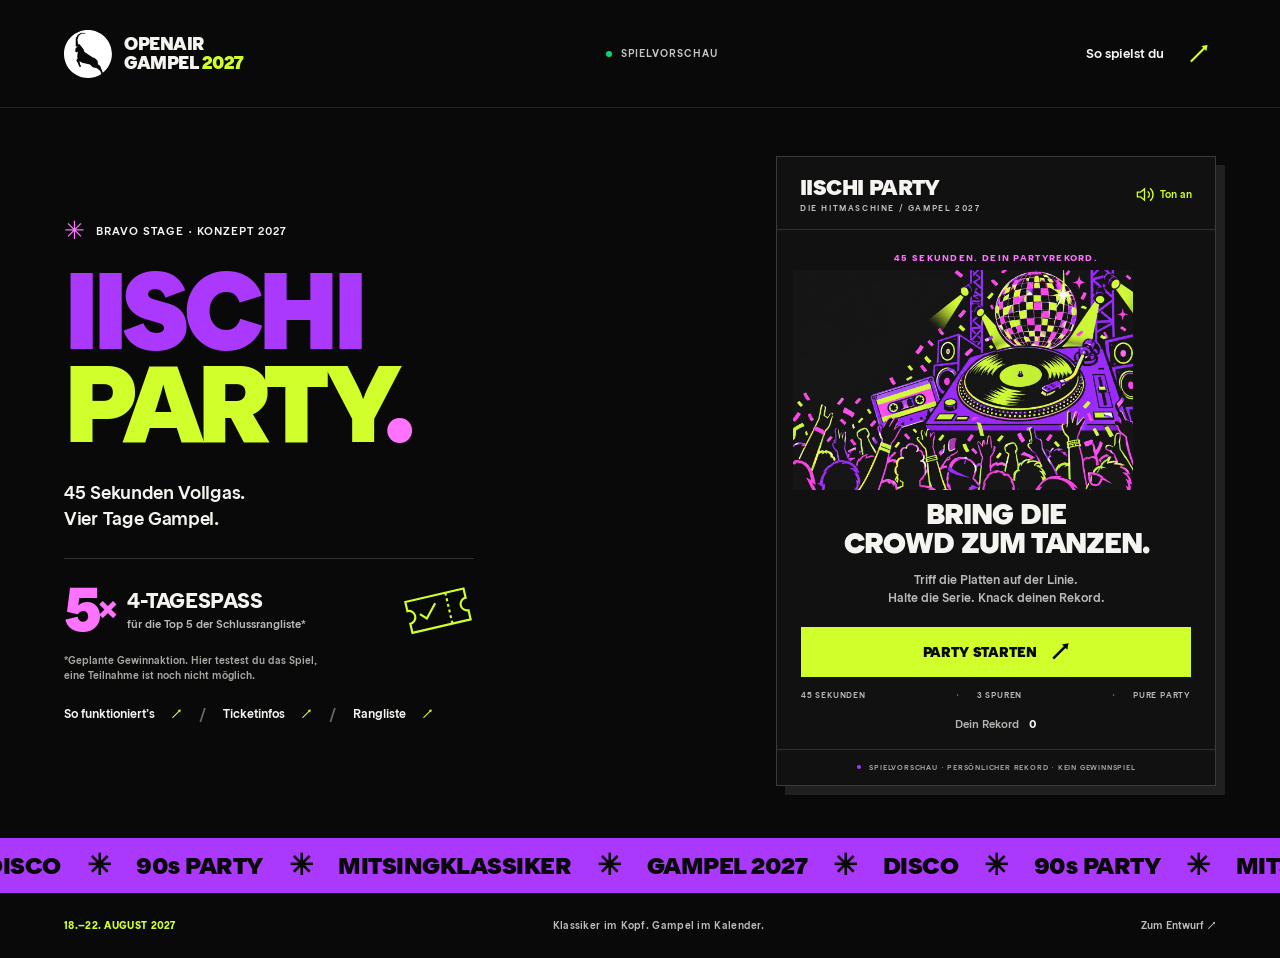
==== commit 7f4fc715: "Iischi Party automatisch auf GitHub Pages veröffentlichen Pfade relativ gemacht, damit das Spiel auc" ====
--- a/app/public/index.html
+++ b/app/public/index.html
@@ -11,7 +11,7 @@
   <meta property="og:url" content="https://iischi-party.higgsfield.app">
   <link rel="icon" href="assets/gampel-logo.svg" type="image/svg+xml">
   <link rel="preload" href="assets/RTRondelle-Black.woff2" as="font" type="font/woff2" crossorigin>
-  <meta property="og:type" content="website"><meta property="og:image" content="https://iischi-party.higgsfield.app/assets/iischi-party-og.png"><meta name="twitter:card" content="summary_large_image"><meta name="twitter:image" content="https://iischi-party.higgsfield.app/assets/iischi-party-og-wide.png"><link rel="canonical" href="https://iischi-party.higgsfield.app/"><link rel="apple-touch-icon" href="/assets/apple-touch-icon.png"><link rel="manifest" href="/site.webmanifest">
+  <meta property="og:type" content="website"><meta property="og:image" content="https://iischi-party.higgsfield.app/assets/iischi-party-og.png"><meta name="twitter:card" content="summary_large_image"><meta name="twitter:image" content="https://iischi-party.higgsfield.app/assets/iischi-party-og-wide.png"><link rel="canonical" href="https://iischi-party.higgsfield.app/"><link rel="apple-touch-icon" href="assets/apple-touch-icon.png"><link rel="manifest" href="site.webmanifest">
 <link rel="stylesheet" href="style.css">
   <script type="module" src="client.js"></script>
   <script src="ui.js" defer></script>
@@ -45,7 +45,7 @@
 
       <div id="start-screen" class="screen start-screen">
         <div class="start-tag">45 SEKUNDEN. DEIN PARTYREKORD.</div>
-        <div class="record-art"><img src="/assets/hero.webp" width="600" height="400" alt="Bunte Plattenspieler, Diskokugel und Konfetti für Iischi Party" fetchpriority="high"></div>
+        <div class="record-art"><img src="assets/hero.webp" width="600" height="400" alt="Bunte Plattenspieler, Diskokugel und Konfetti für Iischi Party" fetchpriority="high"></div>
         <h2>BRING DIE<br>CROWD ZUM TANZEN.</h2>
         <p class="start-description">Triff die Platten auf der Linie.<br>Halte die Serie. Knack deinen Rekord.</p>
         <button id="start-game" type="button" class="button button-lime">PARTY STARTEN <span aria-hidden="true">↗</span></button>
--- a/app/public/style.css
+++ b/app/public/style.css
@@ -16,7 +16,7 @@
 @media(max-width:360px){h1{font-size:44px}.hero-description{font-size:10px}.prize-line{max-width:145px}}
 
 .record-art{margin:6px -8px 10px;overflow:hidden}.record-art img{display:block;width:100%;height:220px;object-fit:cover;object-position:60% 50%;border:0}
-.arena{background:#090909 url('/assets/stage.webp') center/cover}.arena canvas{background:transparent}
+.arena{background:#090909 url('assets/stage.webp') center/cover}.arena canvas{background:transparent}
 .motion-setting{display:flex;gap:10px;align-items:center;margin-top:20px;font-size:13px}.motion-setting input{width:19px;height:19px;accent-color:var(--lime)}
 .feedback{font-size:20px;top:32%;line-height:1.1}
 @media(max-width:760px){.record-art img{height:200px}.screen{padding-bottom:max(16px,env(safe-area-inset-bottom))}.pads button{min-height:66px}.hero{padding-bottom:max(32px,env(safe-area-inset-bottom))}.game-console{scroll-margin-top:8px}.console-bottom{font-size:7px}.start-meta{font-size:8px}.game-wordmark>span{font-size:8px}.dialog-footnote{font-size:11px!important}.hero-fineprint{font-size:11px}.site-footer{font-size:10px}.hero-description{font-size:12px}.prize-line div>span:not(.prize-number>span){font-size:8px}.feedback{font-size:19px}}
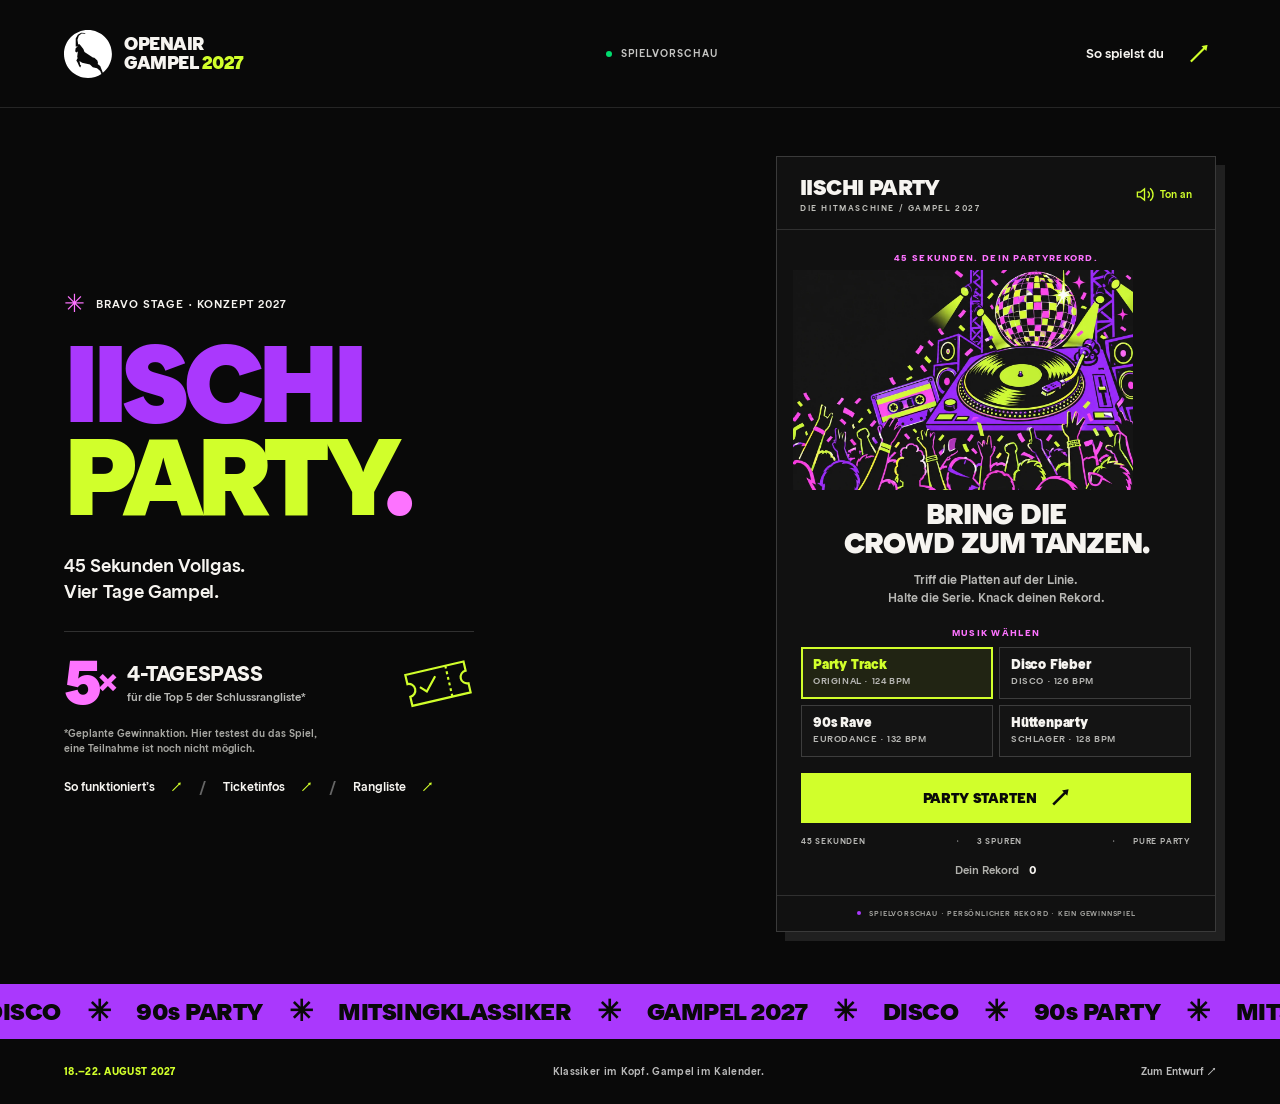
==== commit 71b2096d: "Noten exakt im Takt und Musikauswahl - Notenplan in Schlägen: alle 84 Noten liegen auf ganzen oder h" ====
--- a/app/public/index.html
+++ b/app/public/index.html
@@ -48,6 +48,7 @@
         <div class="record-art"><img src="assets/hero.webp" width="600" height="400" alt="Bunte Plattenspieler, Diskokugel und Konfetti für Iischi Party" fetchpriority="high"></div>
         <h2>BRING DIE<br>CROWD ZUM TANZEN.</h2>
         <p class="start-description">Triff die Platten auf der Linie.<br>Halte die Serie. Knack deinen Rekord.</p>
+        <div class="track-picker"><span class="track-label" id="track-label">MUSIK WÄHLEN</span><div id="track-options" class="track-options" role="radiogroup" aria-labelledby="track-label"></div></div>
         <button id="start-game" type="button" class="button button-lime">PARTY STARTEN <span aria-hidden="true">↗</span></button>
         <div class="start-meta"><span>45 SEKUNDEN</span><span>3 SPUREN</span><span>PURE PARTY</span></div>
         <p class="personal-best">Dein Rekord <strong id="start-best">0</strong></p>
--- a/app/public/style.css
+++ b/app/public/style.css
@@ -50,3 +50,15 @@
 .board-list li.board-gap{display:block;text-align:center;color:var(--muted);padding:4px}
 .board-message{font-size:12px!important;color:var(--muted)!important}
 @media(max-width:760px){.board-score strong{font-size:38px}.board-list li{grid-template-columns:32px 1fr auto;padding:10px 4px;font-size:13px}}
+
+/* Musikauswahl */
+.track-picker{margin:0 0 16px;text-align:left}
+.track-label{display:block;font-size:9px;letter-spacing:1.3px;color:var(--pink);font-weight:700;margin-bottom:8px;text-align:center}
+.track-options{display:grid;grid-template-columns:1fr 1fr;gap:6px}
+.track-option{display:flex;flex-direction:column;align-items:flex-start;gap:3px;padding:10px 11px;border:1px solid #3d3d3d;background:#141414;color:var(--white);text-align:left;min-height:52px;cursor:pointer;transition:border-color .15s,background .15s}
+.track-option strong{font-size:13px;font-weight:900;letter-spacing:-.2px;line-height:1.1}
+.track-option span{font-size:9px;letter-spacing:.6px;color:var(--muted);text-transform:uppercase}
+.track-option:hover{border-color:#7a7a7a}
+.track-option[aria-checked="true"]{border-color:var(--lime);background:#d1ff2b14;box-shadow:inset 0 0 0 1px var(--lime)}
+.track-option[aria-checked="true"] strong{color:var(--lime)}
+.track-option:focus-visible{outline:3px solid var(--pink);outline-offset:2px}
